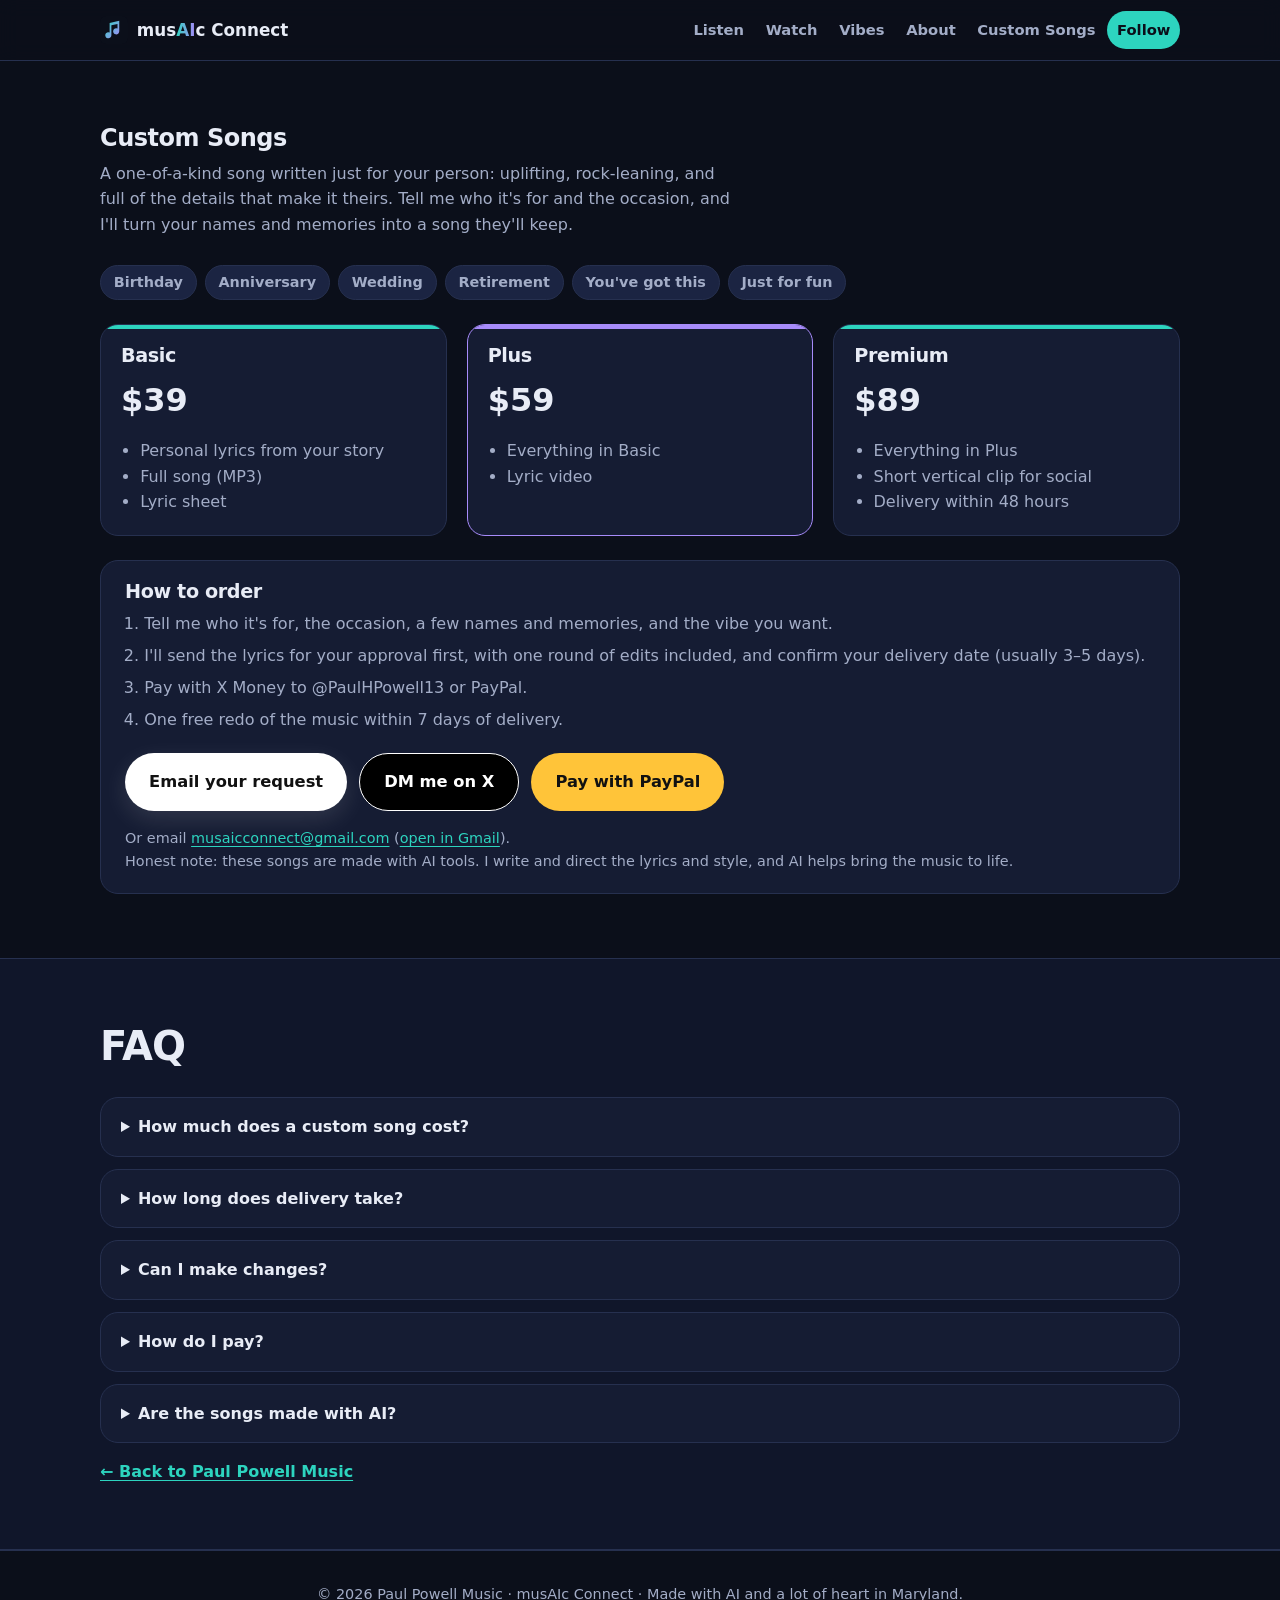
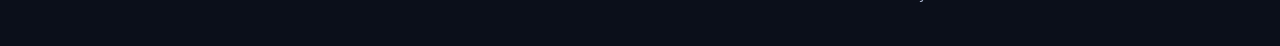
==== custom-songs/index.html @ bc6c6a4c "SEO fixes: robots/sitemap, titles, custom songs page, click-to-load videos" ====
<!DOCTYPE html>
<html lang="en">
<head>
  <meta charset="utf-8">
  <meta name="viewport" content="width=device-width, initial-scale=1">
  <title>Custom Songs by Paul Powell Music | musAIc Connect</title>
  <meta name="description" content="Order a one-of-a-kind, uplifting, rock-leaning custom song for a birthday, anniversary, wedding, retirement and more. Basic $39, Plus $59, Premium $89.">
  <meta name="theme-color" content="#0b0f1a">
  <meta name="color-scheme" content="dark">
  <link rel="canonical" href="https://musaicconnect.com/custom-songs/">
  <link rel="icon" href="../assets/favicon.svg" type="image/svg+xml">

  <meta property="og:type" content="website">
  <meta property="og:site_name" content="musAIc Connect">
  <meta property="og:title" content="Custom Songs by Paul Powell Music | musAIc Connect">
  <meta property="og:description" content="Order a one-of-a-kind, uplifting, rock-leaning custom song for a birthday, anniversary, wedding, retirement and more. Basic $39, Plus $59, Premium $89.">
  <meta property="og:url" content="https://musaicconnect.com/custom-songs/">
  <meta property="og:image" content="https://musaicconnect.com/assets/og-image.jpg">
  <meta property="og:image:width" content="900">
  <meta property="og:image:height" content="900">
  <meta property="og:image:alt" content="Paul Powell">
  <meta name="twitter:card" content="summary_large_image">
  <meta name="twitter:site" content="@PaulHPowell13">
  <meta name="twitter:creator" content="@PaulHPowell13">
  <meta name="twitter:title" content="Custom Songs by Paul Powell Music | musAIc Connect">
  <meta name="twitter:description" content="Order a one-of-a-kind, uplifting, rock-leaning custom song for a birthday, anniversary, wedding, retirement and more. Basic $39, Plus $59, Premium $89.">
  <meta name="twitter:image" content="https://musaicconnect.com/assets/og-image.jpg">

  <link rel="stylesheet" href="../styles.css">

  <script type="application/ld+json">
{
  "@context": "https://schema.org",
  "@graph": [
    {
      "@type": "Service",
      "name": "Custom Songs",
      "serviceType": "Custom song",
      "url": "https://musaicconnect.com/custom-songs/",
      "description": "A one-of-a-kind song written just for your person: uplifting, rock-leaning, and full of the details that make it theirs.",
      "provider": {
        "@type": "MusicGroup",
        "name": "Paul Powell Music",
        "url": "https://musaicconnect.com/"
      },
      "offers": [
        {
          "@type": "Offer",
          "name": "Basic",
          "price": "39",
          "priceCurrency": "USD",
          "url": "https://musaicconnect.com/custom-songs/"
        },
        {
          "@type": "Offer",
          "name": "Plus",
          "price": "59",
          "priceCurrency": "USD",
          "url": "https://musaicconnect.com/custom-songs/"
        },
        {
          "@type": "Offer",
          "name": "Premium",
          "price": "89",
          "priceCurrency": "USD",
          "url": "https://musaicconnect.com/custom-songs/"
        }
      ]
    },
    {
      "@type": "FAQPage",
      "mainEntity": [
        {
          "@type": "Question",
          "name": "How much does a custom song cost?",
          "acceptedAnswer": {
            "@type": "Answer",
            "text": "Basic is $39 (personal lyrics from your story, the full song as an MP3, and a lyric sheet). Plus is $59 and adds a lyric video. Premium is $89 and adds a short vertical clip for social and delivery within 48 hours."
          }
        },
        {
          "@type": "Question",
          "name": "How long does delivery take?",
          "acceptedAnswer": {
            "@type": "Answer",
            "text": "Usually 3–5 days. I confirm your delivery date when I send the lyrics. The Premium tier includes delivery within 48 hours."
          }
        },
        {
          "@type": "Question",
          "name": "Can I make changes?",
          "acceptedAnswer": {
            "@type": "Answer",
            "text": "Yes. I send the lyrics for your approval first, with one round of edits included. You also get one free redo of the music within 7 days of delivery."
          }
        },
        {
          "@type": "Question",
          "name": "How do I pay?",
          "acceptedAnswer": {
            "@type": "Answer",
            "text": "Pay with X Money to @PaulHPowell13 or with PayPal."
          }
        },
        {
          "@type": "Question",
          "name": "Are the songs made with AI?",
          "acceptedAnswer": {
            "@type": "Answer",
            "text": "Yes. I write and direct the lyrics and style, and AI tools help bring the music to life."
          }
        }
      ]
    }
  ]
}
  </script>
</head>
<body>
  <a class="skip-link" href="#main">Skip to content</a>

  <header class="site-header">
    <div class="wrap header-inner">
      <a class="brand" href="../" aria-label="musAIc Connect home">
        <img src="../assets/favicon.svg" alt="" width="28" height="28">
        <span>mus<b>AI</b>c Connect</span>
      </a>
      <nav aria-label="Main">
        <ul class="nav-list">
          <li><a href="../#listen">Listen</a></li>
          <li><a href="../#watch">Watch</a></li>
          <li><a href="../#vibes">Vibes</a></li>
          <li><a href="../#about">About</a></li>
          <li><a href="./" aria-current="page">Custom Songs</a></li>
          <li><a class="nav-cta" href="../#follow">Follow</a></li>
        </ul>
      </nav>
    </div>
  </header>

  <main id="main">
    <section class="section" id="custom" aria-labelledby="custom-title">
      <div class="wrap">
        <div class="section-head">
          <h1 id="custom-title">Custom Songs</h1>
          <p>A one-of-a-kind song written just for your person: uplifting, rock-leaning, and full of the details that make it theirs. Tell me who it's for and the occasion, and I'll turn your names and memories into a song they'll keep.</p>
        </div>
        <ul class="occasion-list" aria-label="Occasions">
          <li>Birthday</li><li>Anniversary</li><li>Wedding</li><li>Retirement</li><li>You've got this</li><li>Just for fun</li>
        </ul>
        <div class="tier-grid">
          <article class="card tier">
            <h3>Basic</h3>
            <p class="price">$39</p>
            <ul><li>Personal lyrics from your story</li><li>Full song (MP3)</li><li>Lyric sheet</li></ul>
          </article>
          <article class="card tier tier-featured">
            <h3>Plus</h3>
            <p class="price">$59</p>
            <ul><li>Everything in Basic</li><li>Lyric video</li></ul>
          </article>
          <article class="card tier">
            <h3>Premium</h3>
            <p class="price">$89</p>
            <ul><li>Everything in Plus</li><li>Short vertical clip for social</li><li>Delivery within 48 hours</li></ul>
          </article>
        </div>
        <div class="card order-box">
          <h3>How to order</h3>
          <ol>
            <li>Tell me who it's for, the occasion, a few names and memories, and the vibe you want.</li>
            <li>I'll send the lyrics for your approval first, with one round of edits included, and confirm your delivery date (usually 3–5 days).</li>
            <li>Pay with X Money to @PaulHPowell13 or PayPal.</li>
            <li>One free redo of the music within 7 days of delivery.</li>
          </ol>
          <div class="cta-row order-cta">
            <a class="btn btn-youtube" href="mailto:musaicconnect@gmail.com?subject=Custom%20song%20request">Email your request</a>
            <a class="btn btn-x" href="https://x.com/PaulHPowell13" target="_blank" rel="noopener">DM me on X</a>
            <a class="btn btn-paypal" href="https://www.paypal.biz/musaicconnect" target="_blank" rel="noopener">Pay with PayPal</a>
          </div>
          <p class="ai-note">Or email <a href="mailto:musaicconnect@gmail.com?subject=Custom%20song%20request">musaicconnect@gmail.com</a> (<a href="https://mail.google.com/mail/?view=cm&amp;fs=1&amp;to=musaicconnect@gmail.com&amp;su=Custom%20song%20request" target="_blank" rel="noopener">open in Gmail</a>).</p>
          <p class="ai-note">Honest note: these songs are made with AI tools. I write and direct the lyrics and style, and AI helps bring the music to life.</p>
        </div>
      </div>
    </section>

    <section class="section alt" id="faq" aria-labelledby="faq-title">
      <div class="wrap">
        <div class="section-head">
          <h2 id="faq-title">FAQ</h2>
        </div>
        <div class="faq-list">
          <details class="card faq-item">
            <summary>How much does a custom song cost?</summary>
            <p>Basic is $39 (personal lyrics from your story, the full song as an MP3, and a lyric sheet). Plus is $59 and adds a lyric video. Premium is $89 and adds a short vertical clip for social and delivery within 48 hours.</p>
          </details>
          <details class="card faq-item">
            <summary>How long does delivery take?</summary>
            <p>Usually 3–5 days. I confirm your delivery date when I send the lyrics. The Premium tier includes delivery within 48 hours.</p>
          </details>
          <details class="card faq-item">
            <summary>Can I make changes?</summary>
            <p>Yes. I send the lyrics for your approval first, with one round of edits included. You also get one free redo of the music within 7 days of delivery.</p>
          </details>
          <details class="card faq-item">
            <summary>How do I pay?</summary>
            <p>Pay with X Money to @PaulHPowell13 or with PayPal.</p>
          </details>
          <details class="card faq-item">
            <summary>Are the songs made with AI?</summary>
            <p>Yes. I write and direct the lyrics and style, and AI tools help bring the music to life.</p>
          </details>
        </div>
        <p class="small-link"><a href="../">← Back to Paul Powell Music</a></p>
      </div>
    </section>
  </main>

  <footer class="site-footer">
    <div class="wrap">
      <p>© 2026 Paul Powell Music · musAIc Connect · Made with AI and a lot of heart in Maryland.</p>
    </div>
  </footer>
</body>
</html>
---- styles.css ----
/* musAIc Connect – Paul Powell Music. Mobile-first, no frameworks. */
:root {
  --bg: #0b0f1a;
  --bg-alt: #10162a;
  --card: #151c33;
  --card-2: #1b2442;
  --line: #26304f;
  --text: #e8ecf6;
  --muted: #a3adc7;
  --teal: #2dd4bf;
  --violet: #a78bfa;
  --pink: #f472b6;
  --amber: #fbbf24;
  --spotify: #1ed760;
  --youtube: #ff3b3b;
  --radius: 18px;
  --wrap: 1120px;
}

*, *::before, *::after { box-sizing: border-box; }
html { scroll-behavior: smooth; scroll-padding-top: 72px; }
@media (prefers-reduced-motion: reduce) { html { scroll-behavior: auto; } * { transition: none !important; } }

body {
  margin: 0;
  background: var(--bg);
  color: var(--text);
  font: 400 1rem/1.6 system-ui, -apple-system, "Segoe UI", Roboto, "Helvetica Neue", Arial, sans-serif;
  -webkit-font-smoothing: antialiased;
}
img { max-width: 100%; height: auto; display: block; }
a { color: var(--teal); text-underline-offset: 3px; }
a:hover { color: #5eead4; }
:focus-visible { outline: 3px solid var(--amber); outline-offset: 3px; border-radius: 6px; }

h1, h2, h3 { line-height: 1.15; margin: 0 0 .5rem; letter-spacing: -0.02em; }
h2 { font-size: clamp(1.75rem, 5vw, 2.5rem); }
h3 { font-size: 1.2rem; }
p { margin: 0 0 1rem; }

.wrap { width: 100%; max-width: var(--wrap); margin: 0 auto; padding: 0 1.25rem; }

.skip-link {
  position: absolute; left: 1rem; top: -100px; z-index: 100;
  background: var(--amber); color: #111; padding: .6rem 1rem; border-radius: 8px; font-weight: 700;
}
.skip-link:focus { top: 1rem; }

/* Header */
.site-header {
  position: sticky; top: 0; z-index: 50;
  background: rgba(11, 15, 26, .82);
  backdrop-filter: blur(10px); -webkit-backdrop-filter: blur(10px);
  border-bottom: 1px solid var(--line);
}
.header-inner { display: flex; align-items: center; justify-content: space-between; gap: 1rem; min-height: 60px; flex-wrap: wrap; }
.brand { display: inline-flex; align-items: center; gap: .55rem; color: var(--text); text-decoration: none; font-weight: 700; font-size: 1.05rem; }
.brand b { background: linear-gradient(90deg, var(--teal), var(--violet)); -webkit-background-clip: text; background-clip: text; color: transparent; }
.nav-list { list-style: none; display: flex; gap: .15rem; margin: 0; padding: 0; }
.nav-list a { display: block; padding: .45rem .6rem; color: var(--muted); text-decoration: none; font-size: .92rem; font-weight: 600; border-radius: 999px; }
.nav-list a:hover { color: var(--text); background: var(--card); }
.nav-list .nav-cta { color: #0b0f1a; background: var(--teal); }
.nav-list .nav-cta:hover { color: #0b0f1a; background: #5eead4; }
@media (max-width: 520px) {
  .header-inner { justify-content: center; padding-top: .5rem; padding-bottom: .4rem; gap: .25rem; }
  .nav-list a { padding: .35rem .55rem; font-size: .88rem; }
}

/* Hero */
.hero {
  position: relative; overflow: hidden;
  padding: 4.5rem 0 4rem;
  background:
    radial-gradient(60rem 30rem at 85% -10%, rgba(167, 139, 250, .28), transparent 60%),
    radial-gradient(50rem 28rem at -10% 110%, rgba(45, 212, 191, .22), transparent 60%),
    var(--bg);
  border-bottom: 1px solid var(--line);
}
.hero::after { /* subtle equalizer bars */
  content: ""; position: absolute; inset: auto 0 0 0; height: 90px; opacity: .14; pointer-events: none;
  background: repeating-linear-gradient(90deg, var(--teal) 0 6px, transparent 6px 14px);
  -webkit-mask: linear-gradient(to top, #000, transparent); mask: linear-gradient(to top, #000, transparent);
}
.hero-inner { position: relative; z-index: 1; max-width: 820px; text-align: center; }
.eyebrow { text-transform: uppercase; letter-spacing: .14em; font-size: .78rem; font-weight: 700; color: var(--teal); margin-bottom: .75rem; }
.hero h1 { font-size: clamp(2.6rem, 11vw, 5.2rem); font-weight: 800; margin-bottom: 1rem; }
.grad { background: linear-gradient(90deg, var(--teal), var(--violet) 55%, var(--pink)); -webkit-background-clip: text; background-clip: text; color: transparent; }
.lede { font-size: clamp(1.08rem, 2.8vw, 1.3rem); color: var(--muted); max-width: 640px; margin: 0 auto 2rem; }
.cta-row { display: flex; flex-direction: column; gap: .75rem; align-items: stretch; max-width: 360px; margin: 0 auto; }
@media (min-width: 600px) { .cta-row { flex-direction: row; justify-content: center; max-width: none; } }
.btn {
  display: inline-flex; align-items: center; justify-content: center; gap: .6rem;
  padding: .95rem 1.5rem; border-radius: 999px; font-weight: 700; font-size: 1.02rem;
  text-decoration: none; transition: transform .15s ease, box-shadow .15s ease;
}
.btn svg { width: 22px; height: 22px; flex: none; }
.btn:hover { transform: translateY(-2px); }
.btn-spotify { background: var(--spotify); color: #08130c; box-shadow: 0 8px 24px rgba(30, 215, 96, .25); }
.btn-spotify:hover { color: #08130c; }
.btn-youtube { background: #fff; color: #111; box-shadow: 0 8px 24px rgba(255, 255, 255, .12); }
.btn-youtube svg { color: var(--youtube); }
.btn-youtube:hover { color: #111; }
.hero-meta { margin: 1.5rem 0 0; font-size: .95rem; }
.hero-meta a { color: var(--muted); }

/* Sections */
.section { padding: 4rem 0; }
.section.alt { background: var(--bg-alt); border-top: 1px solid var(--line); border-bottom: 1px solid var(--line); }
.section-head { margin-bottom: 1.75rem; max-width: 640px; }
.section-head p { color: var(--muted); margin: 0; }
.section-head.center { text-align: center; margin-left: auto; margin-right: auto; }
.card { background: var(--card); border: 1px solid var(--line); border-radius: var(--radius); }
.small-link { margin: 1rem 0 0; font-weight: 600; }

/* Listen */
.embed-card { padding: .5rem; }
.spotify-embed { display: block; width: 100%; border: 0; border-radius: 12px; }

/* Video helpers */
.video { position: relative; aspect-ratio: 16 / 9; border-radius: 12px; overflow: hidden; background: #000; }
.video iframe { position: absolute; inset: 0; width: 100%; height: 100%; border: 0; }

/* Watch */
.featured { padding: .75rem; display: grid; gap: 1rem; margin-bottom: 1.5rem; }
.featured-text { padding: 0 .5rem .5rem; }
.featured-text h3 { font-size: 1.6rem; }
.featured-text p:last-child { margin: 0; font-weight: 600; }
@media (min-width: 900px) {
  .featured { grid-template-columns: 2fr 1fr; align-items: center; padding: 1rem; }
  .featured-text { padding: 1rem; }
}
.video-grid { list-style: none; margin: 0; padding: 0; display: grid; gap: 1rem; grid-template-columns: repeat(2, 1fr); }
@media (min-width: 760px) { .video-grid { grid-template-columns: repeat(3, 1fr); } }
.vcard { display: block; text-decoration: none; color: var(--text); background: var(--card); border: 1px solid var(--line); border-radius: 14px; overflow: hidden; transition: transform .15s ease, border-color .15s ease; height: 100%; }
.vcard img { width: 100%; aspect-ratio: 16 / 9; object-fit: cover; background: #000; }
.vcard span { display: block; padding: .65rem .8rem .8rem; font-weight: 600; font-size: .95rem; line-height: 1.3; }
.vcard:hover { transform: translateY(-3px); border-color: var(--teal); color: var(--text); }

/* Vibes */
.vibe-grid { display: grid; gap: 1.25rem; }
@media (min-width: 820px) { .vibe-grid { grid-template-columns: repeat(2, 1fr); } }
.vibe { padding: 1.25rem; display: flex; flex-direction: column; gap: .75rem; position: relative; overflow: hidden; }
.vibe::before { content: ""; position: absolute; inset: 0 0 auto 0; height: 4px; background: var(--accent, var(--teal)); }
.vibe h3 { color: var(--accent, var(--teal)); margin: 0; font-size: 1.35rem; }
.vibe p { color: var(--muted); margin: 0; }
.vibe > a { font-weight: 600; color: var(--accent, var(--teal)); margin-top: auto; }
.vibe-motivational { --accent: var(--amber); }
.vibe-romantic { --accent: var(--pink); }
.vibe-fun { --accent: var(--teal); }
.vibe-dance { --accent: var(--violet); }

/* About */
.about { display: grid; gap: 2rem; align-items: center; }
.about-photo { width: 180px; height: 180px; border-radius: 50%; object-fit: cover; border: 4px solid var(--card-2); box-shadow: 0 0 0 3px var(--teal), 0 20px 40px rgba(0,0,0,.4); margin: 0 auto; }
.about p { color: #cfd6e8; font-size: 1.05rem; max-width: 680px; }
.placeholder-note { color: var(--amber) !important; font-style: italic; font-size: .95rem !important; }
@media (min-width: 760px) { .about { grid-template-columns: 240px 1fr; } .about-photo { width: 240px; height: 240px; } }

/* Follow */
.follow-grid { list-style: none; margin: 0 auto; padding: 0; display: grid; gap: 1rem; max-width: 900px; }
@media (min-width: 680px) { .follow-grid { grid-template-columns: repeat(2, 1fr); } }
@media (min-width: 1000px) { .follow-grid { grid-template-columns: repeat(4, 1fr); max-width: 1100px; } }
.follow { display: flex; align-items: center; gap: 1rem; padding: 1.1rem 1.25rem; background: var(--card); border: 1px solid var(--line); border-radius: var(--radius); color: var(--text); text-decoration: none; transition: transform .15s ease, border-color .15s ease; }
.follow svg { width: 36px; height: 36px; flex: none; }
.follow span { display: flex; flex-direction: column; line-height: 1.3; }
.follow small { color: var(--muted); font-size: .88rem; }
.follow:hover { transform: translateY(-3px); color: var(--text); }
.follow.spotify svg { color: var(--spotify); } .follow.spotify:hover { border-color: var(--spotify); }
.follow.youtube svg { color: var(--youtube); } .follow.youtube:hover { border-color: var(--youtube); }
.follow.x svg { color: #fff; } .follow.x:hover { border-color: #fff; }
.follow.aethr svg { color: #b48cff; } .follow.aethr:hover { border-color: #b48cff; }

/* Footer */
.site-footer { border-top: 1px solid var(--line); padding: 2rem 0 2.5rem; text-align: center; color: var(--muted); font-size: .9rem; }
.site-footer p { margin: 0; }

/* Custom Songs (draft) */
.occasion-list { list-style: none; margin: 0 0 1.5rem; padding: 0; display: flex; flex-wrap: wrap; gap: .5rem; }
.occasion-list li { background: var(--card-2); border: 1px solid var(--line); border-radius: 999px; padding: .3rem .8rem; font-size: .9rem; font-weight: 600; color: var(--muted); }
.tier-grid { display: grid; gap: 1.25rem; margin-bottom: 1.5rem; }
@media (min-width: 820px) { .tier-grid { grid-template-columns: repeat(3, 1fr); } }
.tier { padding: 1.25rem; position: relative; overflow: hidden; }
.tier::before { content: ""; position: absolute; inset: 0 0 auto 0; height: 4px; background: var(--teal); }
.tier-featured { border-color: var(--violet); } .tier-featured::before { background: var(--violet); }
.tier .price { font-size: 2rem; font-weight: 800; margin: .25rem 0 .75rem; }
.tier ul, .order-box ol { margin: 0; padding-left: 1.2rem; color: var(--muted); }
.order-box { padding: 1.25rem 1.5rem; }
.order-box ol li { margin-bottom: .4rem; }
.order-cta { margin: 1.25rem 0 1rem; max-width: none; }
@media (min-width: 600px) { .order-cta { justify-content: flex-start; } }
.btn-x { background: #000; color: #fff; border: 1px solid #fff; }
.btn-x:hover { color: #fff; }
.ai-note { color: var(--muted); font-size: .9rem; margin: 0; }
.btn-paypal { background: #ffc439; color: #111; }
.btn-paypal:hover { color: #111; }

/* Click-to-load YouTube thumbnails */
.yt-lite { position: absolute; inset: 0; width: 100%; height: 100%; padding: 0; border: 0; background: #000; cursor: pointer; }
.yt-lite img { width: 100%; height: 100%; object-fit: cover; display: block; }
.yt-play { position: absolute; top: 50%; left: 50%; width: 68px; height: 48px; transform: translate(-50%, -50%); background: var(--youtube); border-radius: 14px; opacity: .92; transition: opacity .15s; }
.yt-play::after { content: ""; position: absolute; top: 50%; left: 54%; transform: translate(-50%, -50%); border-style: solid; border-width: 10px 0 10px 17px; border-color: transparent transparent transparent #fff; }
.yt-lite:hover .yt-play, .yt-lite:focus-visible .yt-play { opacity: 1; }

/* Custom Songs page FAQ */
.faq-list { display: grid; gap: .75rem; }
.faq-item { padding: 1rem 1.25rem; }
.faq-item summary { cursor: pointer; font-weight: 700; }
.faq-item p { color: var(--muted); margin: .6rem 0 0; }
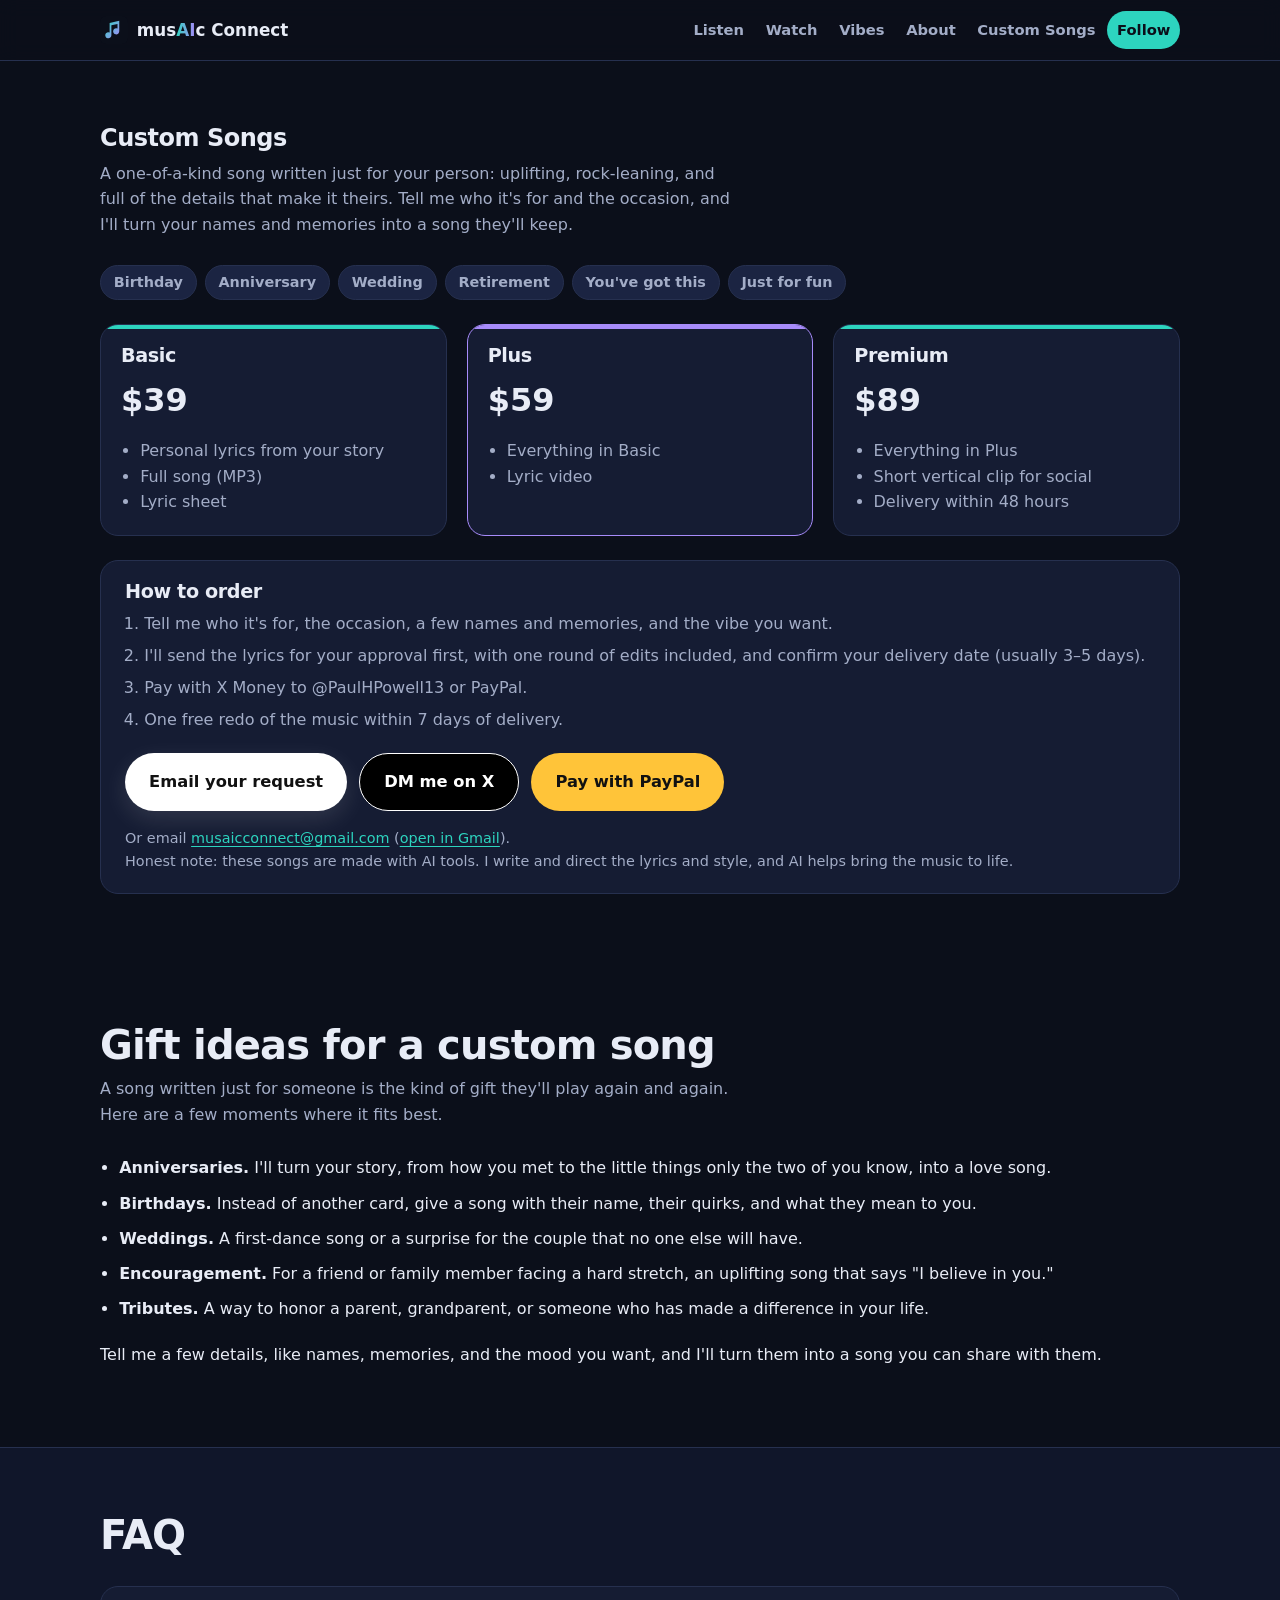
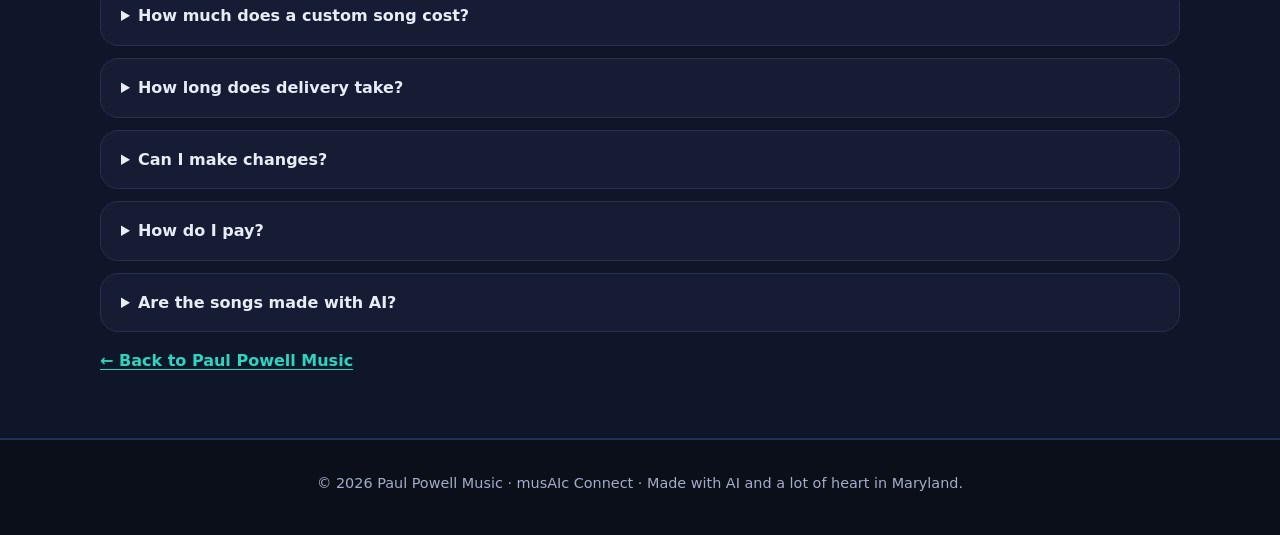
==== commit af7d7aaa: "Custom songs page: add Gift ideas section" ====
--- a/custom-songs/index.html
+++ b/custom-songs/index.html
@@ -184,6 +184,23 @@
       </div>
     </section>
 
+    <section class="section" id="gift-ideas" aria-labelledby="gift-ideas-title">
+      <div class="wrap">
+        <div class="section-head">
+          <h2 id="gift-ideas-title">Gift ideas for a custom song</h2>
+          <p>A song written just for someone is the kind of gift they'll play again and again. Here are a few moments where it fits best.</p>
+        </div>
+        <ul class="gift-list">
+          <li><strong>Anniversaries.</strong> I'll turn your story, from how you met to the little things only the two of you know, into a love song.</li>
+          <li><strong>Birthdays.</strong> Instead of another card, give a song with their name, their quirks, and what they mean to you.</li>
+          <li><strong>Weddings.</strong> A first-dance song or a surprise for the couple that no one else will have.</li>
+          <li><strong>Encouragement.</strong> For a friend or family member facing a hard stretch, an uplifting song that says "I believe in you."</li>
+          <li><strong>Tributes.</strong> A way to honor a parent, grandparent, or someone who has made a difference in your life.</li>
+        </ul>
+        <p>Tell me a few details, like names, memories, and the mood you want, and I'll turn them into a song you can share with them.</p>
+      </div>
+    </section>
+
     <section class="section alt" id="faq" aria-labelledby="faq-title">
       <div class="wrap">
         <div class="section-head">
--- a/styles.css
+++ b/styles.css
@@ -206,3 +206,13 @@
 .faq-item { padding: 1rem 1.25rem; }
 .faq-item summary { cursor: pointer; font-weight: 700; }
 .faq-item p { color: var(--muted); margin: .6rem 0 0; }
+
+/* Lyric Videos */
+.lyric-grid { display: grid; gap: 1.25rem; grid-template-columns: 1fr; }
+@media (min-width: 600px) { .lyric-grid { grid-template-columns: repeat(2, 1fr); } }
+@media (min-width: 960px) { .lyric-grid { grid-template-columns: repeat(3, 1fr); } }
+.lyric-card { padding: .75rem; display: flex; flex-direction: column; gap: .6rem; }
+.lyric-card h3 { margin: 0 .25rem .25rem; font-size: 1.1rem; }
+
+.gift-list { margin: 0 0 1.25rem; padding-left: 1.2rem; }
+.gift-list li { margin-bottom: .6rem; }
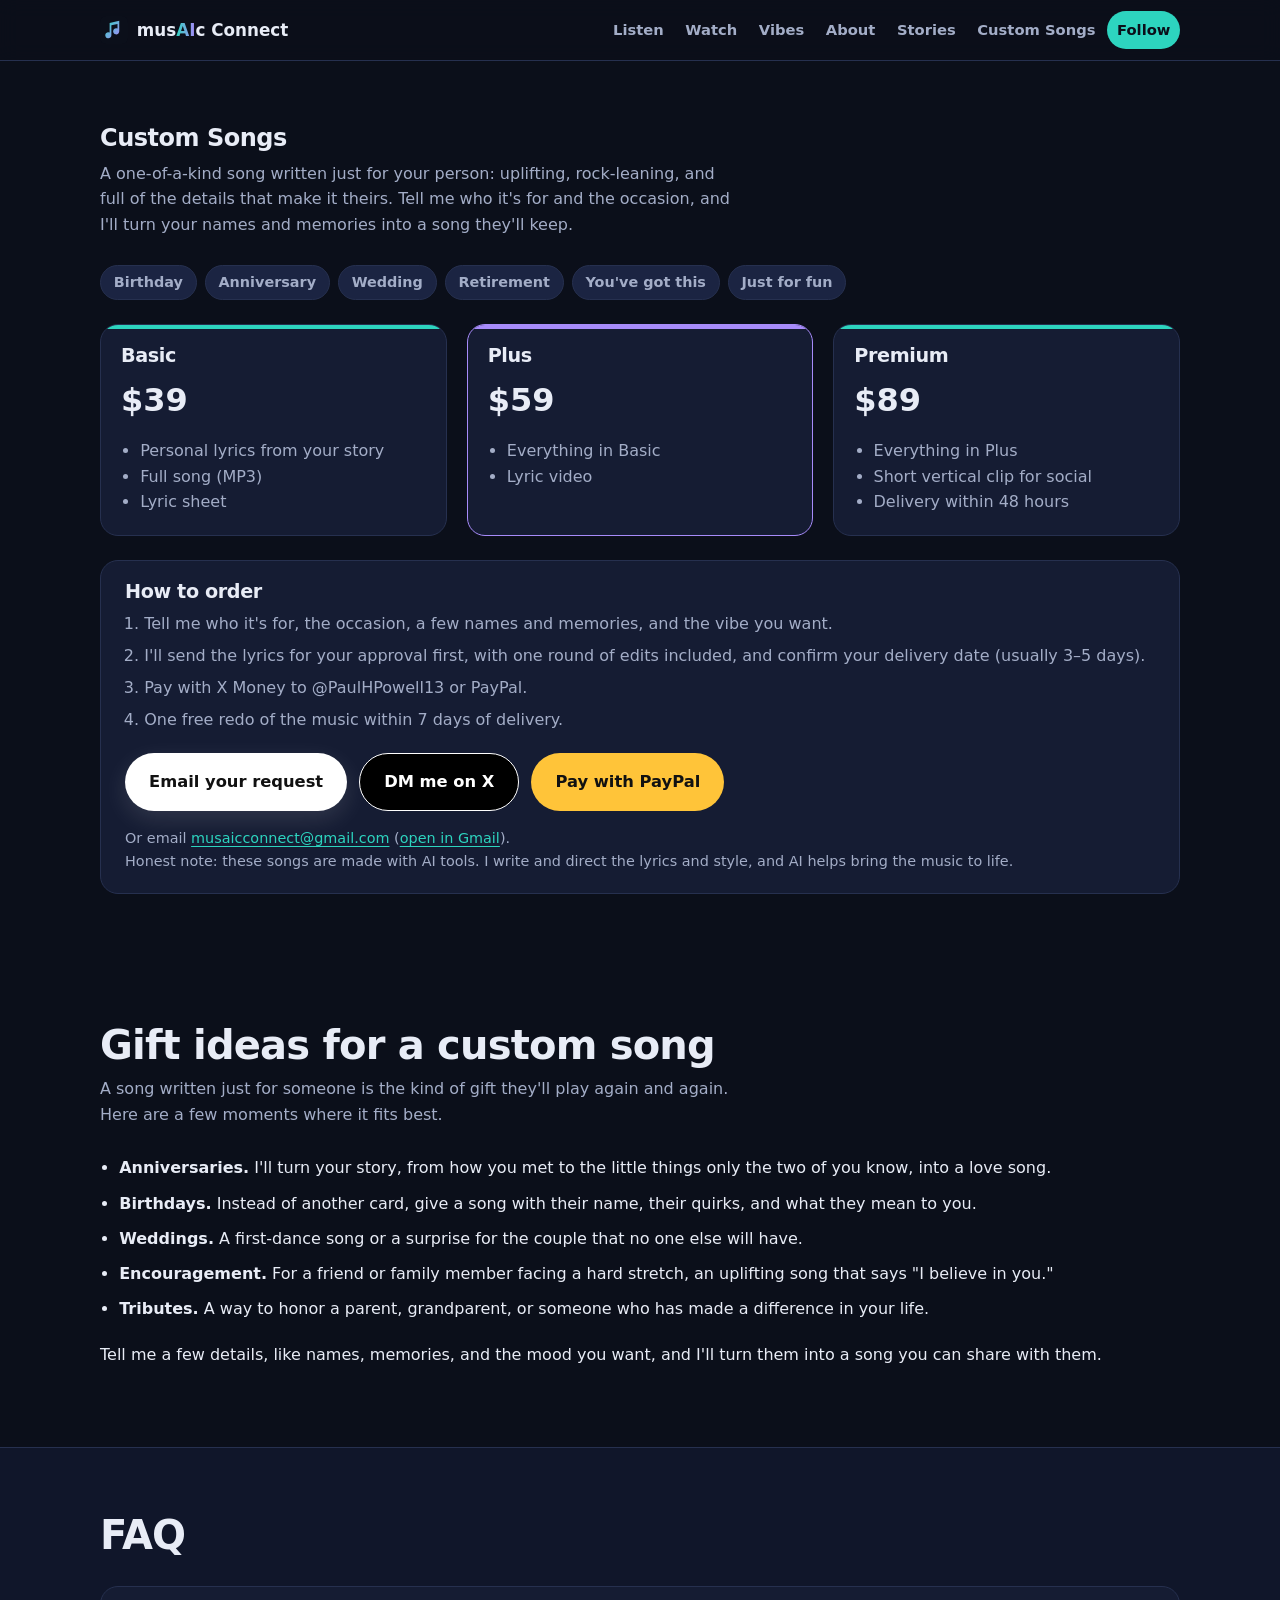
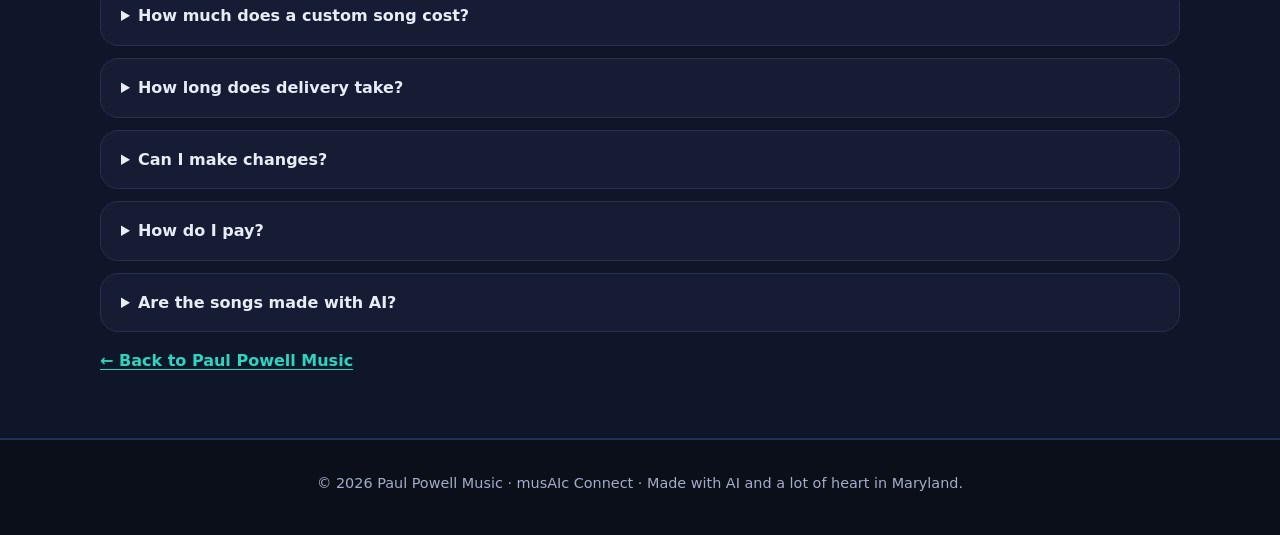
==== commit c64fff93: "Add Featured Song section (Starlight in Your Eyes) and Stories Behind the Songs page" ====
--- a/custom-songs/index.html
+++ b/custom-songs/index.html
@@ -131,6 +131,7 @@
           <li><a href="../#watch">Watch</a></li>
           <li><a href="../#vibes">Vibes</a></li>
           <li><a href="../#about">About</a></li>
+          <li><a href="../stories/">Stories</a></li>
           <li><a href="./" aria-current="page">Custom Songs</a></li>
           <li><a class="nav-cta" href="../#follow">Follow</a></li>
         </ul>
--- a/styles.css
+++ b/styles.css
@@ -63,6 +63,7 @@
 .nav-list .nav-cta:hover { color: #0b0f1a; background: #5eead4; }
 @media (max-width: 520px) {
   .header-inner { justify-content: center; padding-top: .5rem; padding-bottom: .4rem; gap: .25rem; }
+  .nav-list { flex-wrap: wrap; justify-content: center; }
   .nav-list a { padding: .35rem .55rem; font-size: .88rem; }
 }
 
@@ -216,3 +217,23 @@
 
 .gift-list { margin: 0 0 1.25rem; padding-left: 1.2rem; }
 .gift-list li { margin-bottom: .6rem; }
+
+/* Featured song (home page) */
+.featured-song { padding: 1rem; display: grid; gap: 1.25rem; align-items: center; }
+.featured-cover { width: 100%; max-width: 360px; aspect-ratio: 1 / 1; object-fit: cover; border-radius: 12px; margin: 0 auto; }
+.featured-song-text h3 { font-size: 1.8rem; }
+.featured-song-text .cta-row { margin: 1.25rem 0 .5rem; max-width: none; }
+@media (min-width: 760px) {
+  .featured-song { grid-template-columns: 300px 1fr; padding: 1.25rem; gap: 2rem; }
+  .featured-song .cta-row { justify-content: flex-start; }
+}
+
+/* Stories Behind the Songs */
+.story { padding: 1.25rem; display: grid; gap: 1.25rem; margin-bottom: 1.5rem; }
+.story h2 { font-size: clamp(1.6rem, 4.5vw, 2.1rem); }
+.story-body { max-width: 680px; }
+.story-body p { color: #cfd6e8; font-size: 1.05rem; }
+.story-body blockquote { margin: 0 0 1rem; padding-left: 1rem; border-left: 3px solid var(--pink); color: var(--text); font-style: italic; }
+.story .cta-row { margin: 1.25rem 0 0; max-width: none; }
+@media (min-width: 600px) { .story .cta-row { justify-content: flex-start; } }
+@media (min-width: 900px) { .story { padding: 1.75rem; } }
